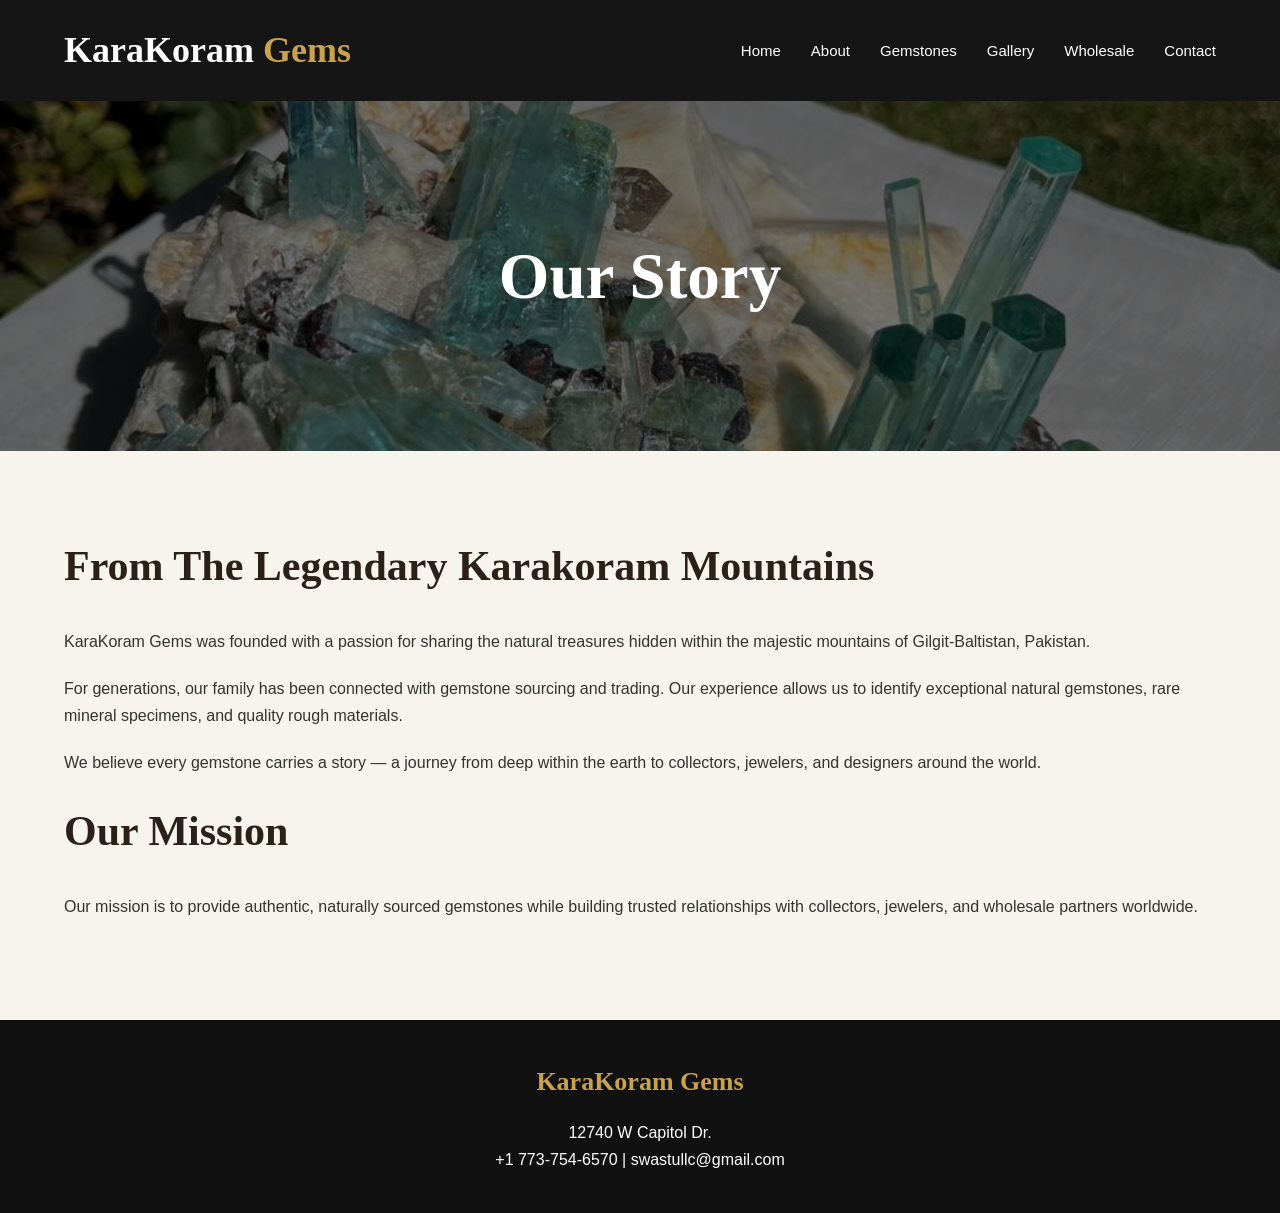
==== about.html @ 0c4fa9d6 "Fix HTML file extension" ====
<!DOCTYPE html>
<html lang="en">

<head>

<meta charset="UTF-8">
<meta name="viewport" content="width=device-width, initial-scale=1.0">

<title>About KaraKoram Gems</title>

<link rel="stylesheet" href="css/style.css">

</head>


<body>


<header>
<div class="container nav-container">

<div class="logo">
<a href="index.html">KaraKoram <span>Gems</span></a>
</div>


<nav>
<ul>
<li><a href="index.html">Home</a></li>
<li><a href="about.html">About</a></li>
<li><a href="gemstones.html">Gemstones</a></li>
<li><a href="gallery.html">Gallery</a></li>
<li><a href="wholesale.html">Wholesale</a></li>
<li><a href="contact.html">Contact</a></li>
</ul>
</nav>

</div>
</header>



<section class="page-banner">

<h1>Our Story</h1>

</section>



<section class="container content-section">


<h2>
From The Legendary Karakoram Mountains
</h2>


<p>
KaraKoram Gems was founded with a passion for sharing the natural treasures hidden within the majestic mountains of Gilgit-Baltistan, Pakistan.
</p>


<p>
For generations, our family has been connected with gemstone sourcing and trading. Our experience allows us to identify exceptional natural gemstones, rare mineral specimens, and quality rough materials.
</p>


<p>
We believe every gemstone carries a story — a journey from deep within the earth to collectors, jewelers, and designers around the world.
</p>



<h2>
Our Mission
</h2>


<p>
Our mission is to provide authentic, naturally sourced gemstones while building trusted relationships with collectors, jewelers, and wholesale partners worldwide.
</p>


</section>




<footer>

<div class="container">

<h3>KaraKoram Gems</h3>

<p>
12740 W Capitol Dr.
</p>

<p>
+1 773-754-6570 | swastullc@gmail.com
</p>


</div>

</footer>



</body>
</html>
---- css/style.css ----
/* ===========================
   KaraKoram Gems
   Premium Mountain Theme
=========================== */


/* GOOGLE FONT FALLBACK */

* {
    margin: 0;
    padding: 0;
    box-sizing: border-box;
}


body {

    font-family: 'Montserrat', Arial, sans-serif;
    background: #f7f4ee;
    color: #333;
    line-height: 1.7;

}



h1,
h2,
h3 {

    font-family: 'Cormorant Garamond', serif;
    font-weight: 700;

}



h2 {

    font-size: 42px;
    margin-bottom: 25px;
    color: #2b2118;

}



h3 {

    font-size: 26px;

}



p {

    font-size: 16px;

}



a {

    text-decoration: none;
    color: inherit;

}



.container {

    width: 90%;
    max-width: 1200px;
    margin: auto;

}



/* ===========================
HEADER
=========================== */


header {

    background: #151515;
    padding: 20px 0;
    position: sticky;
    top: 0;
    z-index: 1000;

}



.nav-container {

    display: flex;
    justify-content: space-between;
    align-items: center;

}



.logo a {

    color: #ffffff;
    font-size: 36px;
    font-family: 'Cormorant Garamond', serif;
    font-weight: bold;

}



.logo span {

    color: #c9a24d;

}




nav ul {

    display: flex;
    list-style: none;
    gap: 30px;

}



nav a {

    color: white;
    font-size: 15px;
    transition: .3s;

}



nav a:hover {

    color: #c9a24d;

}





/* ===========================
HERO
=========================== */


.hero {


height: 90vh;

background:

linear-gradient(
rgba(0,0,0,.55),
rgba(0,0,0,.65)
),

url("../images/hero-mountains.jpg");


background-size: cover;
background-position:center;

}



.hero-overlay {


height:100%;
display:flex;
align-items:center;


}



.hero-content {


color:white;
max-width:750px;


}



.hero h1 {


font-size:70px;
line-height:1.1;
margin-bottom:25px;


}



.hero p {


font-size:20px;
margin-bottom:15px;


}




.btn {


display:inline-block;
background:#c9a24d;
color:#fff;

padding:14px 35px;

margin-top:25px;

border-radius:4px;

transition:.3s;

font-weight:600;


}



.btn:hover {


background:#a47d2f;

}





/* ===========================
INTRO
=========================== */


.intro {

padding:80px 0;

}



.intro-text {

max-width:850px;

}



.gold-link {

color:#a47d2f;
font-weight:bold;

}





/* ===========================
COLLECTION CARDS
=========================== */


.collections {


background:#ebe3d5;

padding:80px 0;


text-align:center;


}



.cards {


display:grid;

grid-template-columns:repeat(auto-fit,minmax(260px,1fr));

gap:30px;

margin-top:40px;


}



.card {


background:white;

border-radius:10px;

overflow:hidden;

box-shadow:0 10px 30px rgba(0,0,0,.12);

transition:.4s;


}



.card:hover {


transform:translateY(-10px);


}




.card img {


width:100%;

height:250px;

object-fit:cover;


}



.card h3 {


padding:20px 10px 5px;


}



.card p {


padding:0 20px 25px;


}





/* ===========================
WHY US
=========================== */


.why {


padding:80px 0;

text-align:center;


}



.features {


display:grid;

grid-template-columns:repeat(auto-fit,minmax(250px,1fr));

gap:30px;

margin-top:40px;


}



.features div {


background:white;

padding:35px;

border-radius:8px;

box-shadow:0 5px 20px rgba(0,0,0,.08);


}





/* ===========================
PAGE BANNER
=========================== */


.page-banner {


height:350px;

display:flex;

align-items:center;

justify-content:center;


background:

linear-gradient(
rgba(0,0,0,.55),
rgba(0,0,0,.55)
),

url("../images/gemstone-banner.jpg");


background-size:cover;

background-position:center;


color:white;


}



.page-banner h1 {


font-size:65px;


}






/* ===========================
CONTENT
=========================== */


.content-section {


padding:80px 0;

}



.content-section p {


margin-bottom:20px;


}






/* ===========================
GALLERY
=========================== */


.gallery {


padding:80px 0;

text-align:center;


}



.gallery-grid {


display:grid;

grid-template-columns:repeat(auto-fit,minmax(250px,1fr));

gap:25px;

margin-top:40px;


}



.gallery-grid img {


width:100%;

height:280px;

object-fit:cover;

border-radius:8px;


transition:.4s;


}



.gallery-grid img:hover {


transform:scale(1.05);


}







/* ===========================
CONTACT
=========================== */


.contact-section {


padding:80px 0;

display:grid;

grid-template-columns:1fr 1fr;

gap:50px;


}




.contact-form {


display:flex;

flex-direction:column;

gap:15px;


}



.contact-form input,
.contact-form textarea {


padding:15px;

border:1px solid #ccc;

font-size:16px;

border-radius:5px;


}



.contact-form button {


border:none;

cursor:pointer;


}





/* ===========================
CONTACT BANNER
=========================== */


.contact-banner {


background:#17130f;

color:white;

padding:70px 20px;

text-align:center;


}





/* ===========================
FOOTER
=========================== */


footer {


background:#111;

color:white;

text-align:center;

padding:40px 0;


}



footer h3 {


color:#c9a24d;

margin-bottom:15px;


}



.copyright {


margin-top:20px;

font-size:14px;

color:#aaa;


}







/* ===========================
MOBILE RESPONSIVE
=========================== */


@media(max-width:768px){



.nav-container {

flex-direction:column;

}



nav ul {

flex-wrap:wrap;

justify-content:center;

margin-top:20px;

gap:15px;

}



.hero {


height:75vh;


}



.hero h1 {


font-size:45px;


}



.hero p {


font-size:16px;


}



.page-banner h1 {


font-size:45px;


}



.contact-section {


grid-template-columns:1fr;


}



h2 {


font-size:35px;


}



}
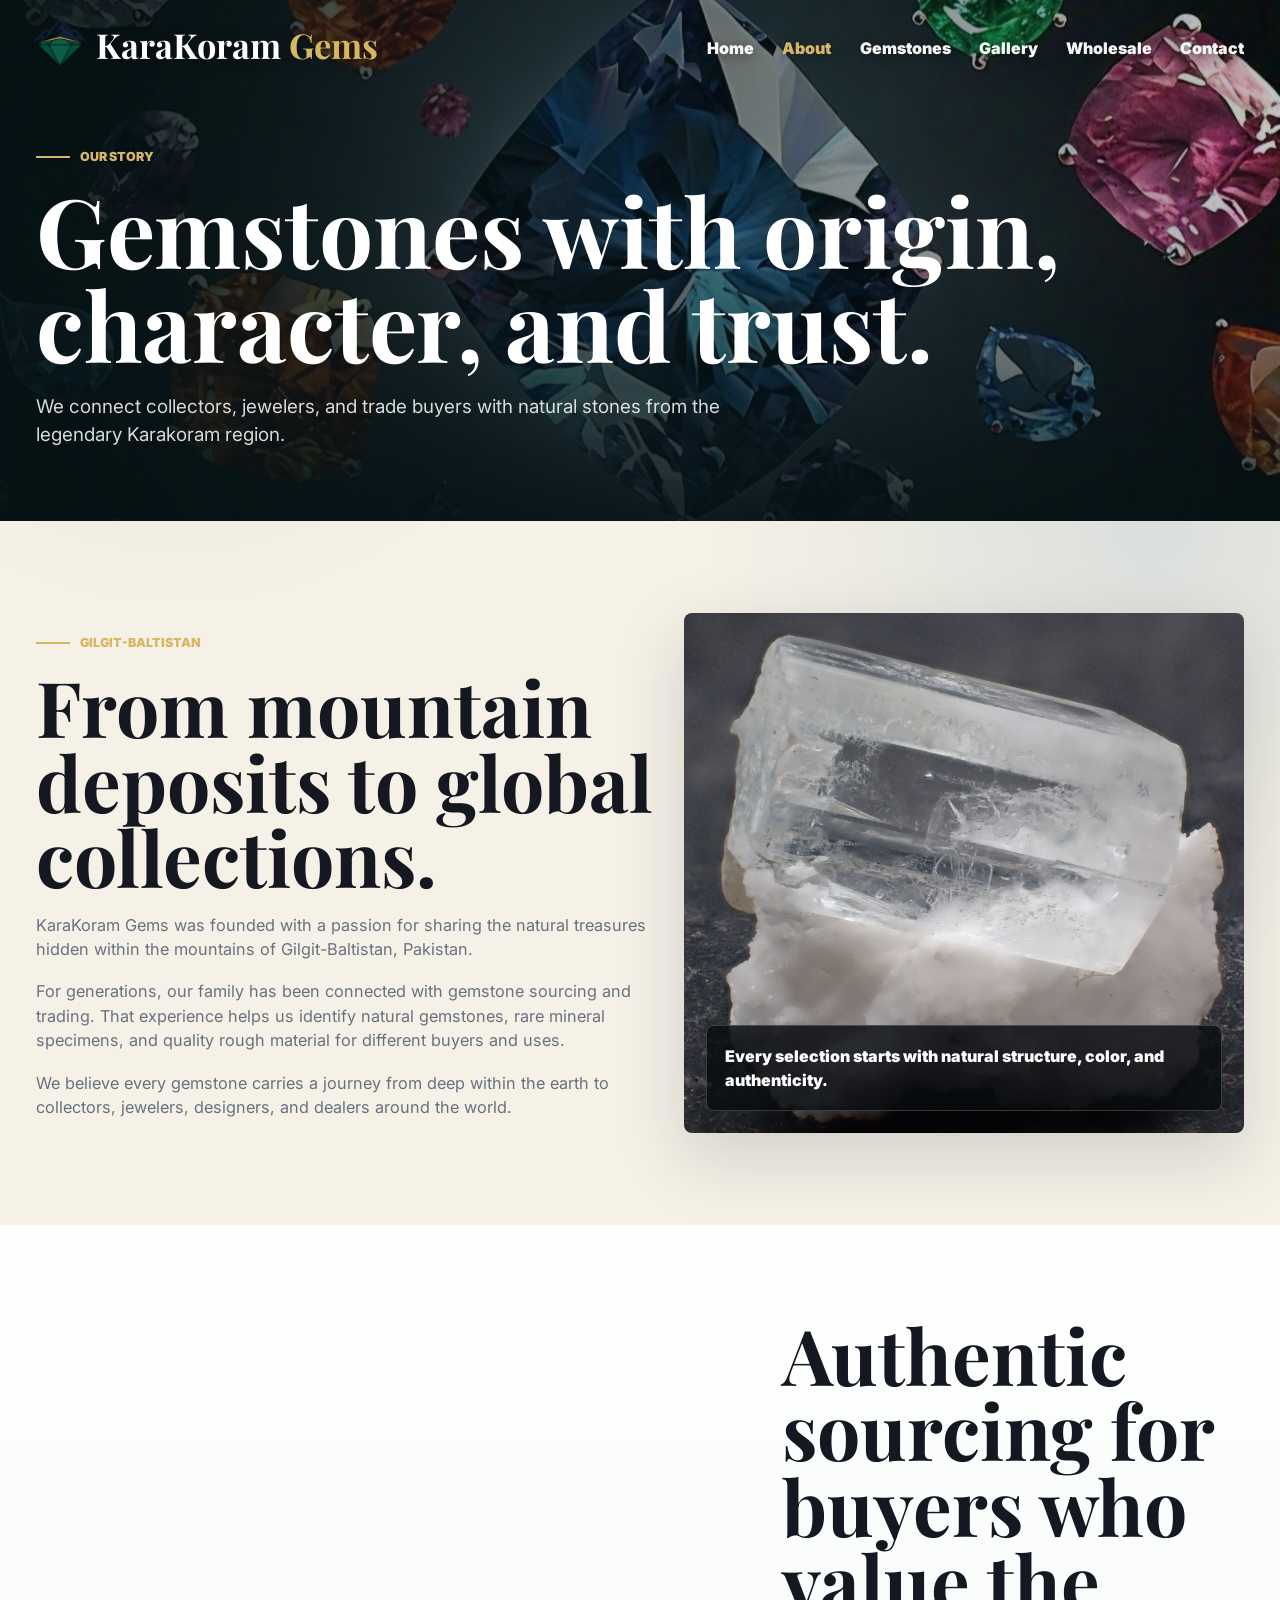
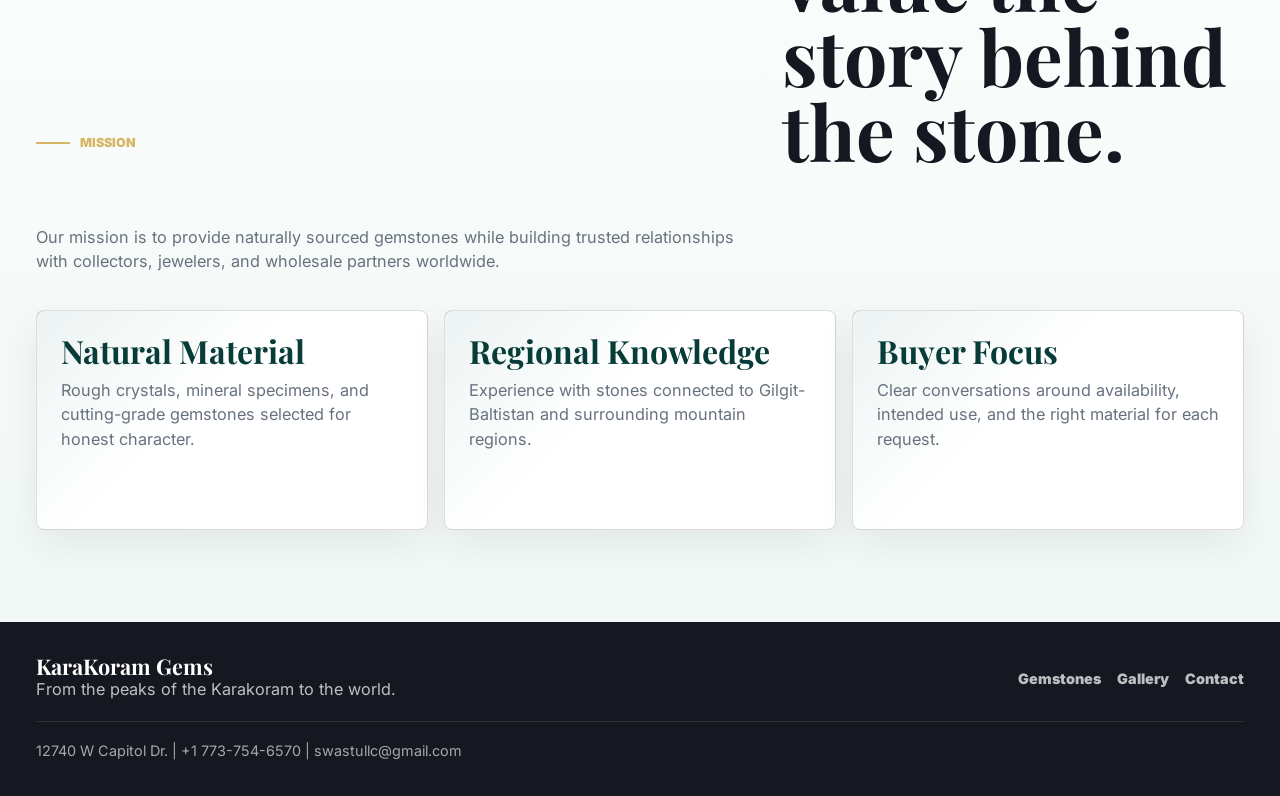
==== commit 3b249781: "v2" ====
--- a/about.html
+++ b/about.html
@@ -2,111 +2,115 @@
 <html lang="en">
 
 <head>
-
 <meta charset="UTF-8">
 <meta name="viewport" content="width=device-width, initial-scale=1.0">
-
 <title>About KaraKoram Gems</title>
-
+<meta name="description" content="Learn about KaraKoram Gems and our focus on natural gemstones from Gilgit-Baltistan, Pakistan.">
+<link rel="preconnect" href="https://fonts.googleapis.com">
+<link rel="preconnect" href="https://fonts.gstatic.com" crossorigin>
+<link href="https://fonts.googleapis.com/css2?family=Inter:wght@400;500;600;700;800;900&family=Playfair+Display:wght@600;700;800&display=swap" rel="stylesheet">
+<link rel="icon" href="favicon.svg" type="image/svg+xml">
 <link rel="stylesheet" href="css/style.css">
-
 </head>
 
-
 <body>
-
-
 <header>
-<div class="container nav-container">
-
-<div class="logo">
-<a href="index.html">KaraKoram <span>Gems</span></a>
-</div>
-
-
-<nav>
-<ul>
-<li><a href="index.html">Home</a></li>
-<li><a href="about.html">About</a></li>
-<li><a href="gemstones.html">Gemstones</a></li>
-<li><a href="gallery.html">Gallery</a></li>
-<li><a href="wholesale.html">Wholesale</a></li>
-<li><a href="contact.html">Contact</a></li>
-</ul>
-</nav>
-
-</div>
+    <div class="container nav-container">
+        <div class="logo">
+            <a href="index.html">
+                <img class="brand-mark" src="images/logo/logo.png" alt="">
+                <span>KaraKoram <strong>Gems</strong></span>
+            </a>
+        </div>
+        <button class="nav-toggle" type="button" aria-label="Open navigation" aria-expanded="false">
+            <span></span>
+        </button>
+        <nav aria-label="Primary navigation">
+            <ul>
+                <li><a href="index.html">Home</a></li>
+                <li><a href="about.html" aria-current="page">About</a></li>
+                <li><a href="gemstones.html">Gemstones</a></li>
+                <li><a href="gallery.html">Gallery</a></li>
+                <li><a href="wholesale.html">Wholesale</a></li>
+                <li><a href="contact.html">Contact</a></li>
+            </ul>
+        </nav>
+    </div>
 </header>
 
+<main>
+    <section class="page-banner">
+        <div class="container">
+            <span class="eyebrow">Our Story</span>
+            <h1>Gemstones with origin, character, and trust.</h1>
+            <p>We connect collectors, jewelers, and trade buyers with natural stones from the legendary Karakoram region.</p>
+        </div>
+    </section>
 
+    <section class="section">
+        <div class="container story-grid">
+            <div class="story-copy">
+                <span class="eyebrow">Gilgit-Baltistan</span>
+                <h2>From mountain deposits to global collections.</h2>
+                <p>
+                    KaraKoram Gems was founded with a passion for sharing the natural treasures hidden within the mountains of Gilgit-Baltistan, Pakistan.
+                </p>
+                <p>
+                    For generations, our family has been connected with gemstone sourcing and trading. That experience helps us identify natural gemstones, rare mineral specimens, and quality rough material for different buyers and uses.
+                </p>
+                <p>
+                    We believe every gemstone carries a journey from deep within the earth to collectors, jewelers, designers, and dealers around the world.
+                </p>
+            </div>
+            <div class="image-stack">
+                <img class="feature-image" src="images/quartz.jpg" alt="Quartz crystal specimen from a natural mineral collection">
+                <div class="image-note">Every selection starts with natural structure, color, and authenticity.</div>
+            </div>
+        </div>
+    </section>
 
-<section class="page-banner">
-
-<h1>Our Story</h1>
-
-</section>
-
-
-
-<section class="container content-section">
-
-
-<h2>
-From The Legendary Karakoram Mountains
-</h2>
-
-
-<p>
-KaraKoram Gems was founded with a passion for sharing the natural treasures hidden within the majestic mountains of Gilgit-Baltistan, Pakistan.
-</p>
-
-
-<p>
-For generations, our family has been connected with gemstone sourcing and trading. Our experience allows us to identify exceptional natural gemstones, rare mineral specimens, and quality rough materials.
-</p>
-
-
-<p>
-We believe every gemstone carries a story — a journey from deep within the earth to collectors, jewelers, and designers around the world.
-</p>
-
-
-
-<h2>
-Our Mission
-</h2>
-
-
-<p>
-Our mission is to provide authentic, naturally sourced gemstones while building trusted relationships with collectors, jewelers, and wholesale partners worldwide.
-</p>
-
-
-</section>
-
-
-
+    <section class="section collections">
+        <div class="container">
+            <div class="section-header">
+                <span class="eyebrow">Mission</span>
+                <h2>Authentic sourcing for buyers who value the story behind the stone.</h2>
+                <p>
+                    Our mission is to provide naturally sourced gemstones while building trusted relationships with collectors, jewelers, and wholesale partners worldwide.
+                </p>
+            </div>
+            <div class="features">
+                <div>
+                    <h3>Natural Material</h3>
+                    <p>Rough crystals, mineral specimens, and cutting-grade gemstones selected for honest character.</p>
+                </div>
+                <div>
+                    <h3>Regional Knowledge</h3>
+                    <p>Experience with stones connected to Gilgit-Baltistan and surrounding mountain regions.</p>
+                </div>
+                <div>
+                    <h3>Buyer Focus</h3>
+                    <p>Clear conversations around availability, intended use, and the right material for each request.</p>
+                </div>
+            </div>
+        </div>
+    </section>
+</main>
 
 <footer>
-
-<div class="container">
-
-<h3>KaraKoram Gems</h3>
-
-<p>
-12740 W Capitol Dr.
-</p>
-
-<p>
-+1 773-754-6570 | swastullc@gmail.com
-</p>
-
-
-</div>
-
+    <div class="container footer-grid">
+        <div>
+            <h3>KaraKoram Gems</h3>
+            <p>From the peaks of the Karakoram to the world.</p>
+        </div>
+        <div class="footer-links">
+            <a href="gemstones.html">Gemstones</a>
+            <a href="gallery.html">Gallery</a>
+            <a href="contact.html">Contact</a>
+        </div>
+    </div>
+    <div class="container copyright">12740 W Capitol Dr. | +1 773-754-6570 | swastullc@gmail.com</div>
 </footer>
 
-
-
+<script src="js/script.js"></script>
 </body>
-</html>+</html>
--- a/css/style.css
+++ b/css/style.css
@@ -1,828 +1,948 @@
-/* ===========================
-   KaraKoram Gems
-   Premium Mountain Theme
-=========================== */
-
-
-/* GOOGLE FONT FALLBACK */
+:root {
+    --ink: #151820;
+    --obsidian: #090d10;
+    --emerald: #0f675e;
+    --deep-emerald: #073c38;
+    --sapphire: #155d8a;
+    --ruby: #a73445;
+    --amber: #d7b766;
+    --cream: #f6f1e7;
+    --mist: #eef7f4;
+    --paper: #ffffff;
+    --muted: #68727f;
+    --line: rgba(21, 24, 32, .14);
+    --shadow: 0 24px 70px rgba(21, 24, 32, .16);
+    --radius: 8px;
+}
 
 * {
+    box-sizing: border-box;
     margin: 0;
     padding: 0;
-    box-sizing: border-box;
-}
-
+}
+
+html {
+    scroll-behavior: smooth;
+}
 
 body {
-
-    font-family: 'Montserrat', Arial, sans-serif;
-    background: #f7f4ee;
-    color: #333;
-    line-height: 1.7;
-
-}
-
-
+    min-width: 320px;
+    overflow-x: hidden;
+    background:
+        radial-gradient(circle at 14% 8%, rgba(15, 103, 94, .11), transparent 26rem),
+        radial-gradient(circle at 90% 22%, rgba(21, 93, 138, .12), transparent 28rem),
+        var(--cream);
+    color: var(--ink);
+    font-family: Inter, Arial, sans-serif;
+    line-height: 1.5;
+}
+
+body.nav-open {
+    overflow: hidden;
+}
+
+img {
+    display: block;
+    max-width: 100%;
+}
+
+a {
+    color: inherit;
+    text-decoration: none;
+}
+
+button,
+input,
+textarea {
+    font: inherit;
+}
 
 h1,
 h2,
 h3 {
-
-    font-family: 'Cormorant Garamond', serif;
+    margin: 0;
+    color: var(--ink);
+    font-family: "Playfair Display", Georgia, serif;
     font-weight: 700;
-
-}
-
-
-
-h2 {
-
-    font-size: 42px;
-    margin-bottom: 25px;
-    color: #2b2118;
-
-}
-
-
-
-h3 {
-
-    font-size: 26px;
-
-}
-
-
+    letter-spacing: 0;
+    line-height: .98;
+    overflow-wrap: break-word;
+}
 
 p {
-
-    font-size: 16px;
-
-}
-
-
-
-a {
-
-    text-decoration: none;
-    color: inherit;
-
-}
-
-
+    color: var(--muted);
+    font-size: 1.02rem;
+}
 
 .container {
-
-    width: 90%;
-    max-width: 1200px;
-    margin: auto;
-
-}
-
-
-
-/* ===========================
-HEADER
-=========================== */
-
+    width: min(1440px, calc(100% - 72px));
+    margin: 0 auto;
+}
 
 header {
-
-    background: #151515;
-    padding: 20px 0;
-    position: sticky;
+    position: fixed;
+    inset: 0 0 auto;
+    z-index: 20;
+    border-bottom: 1px solid transparent;
+    background: transparent;
+    color: var(--paper);
+    transition: background 220ms ease, border-color 220ms ease, box-shadow 220ms ease, backdrop-filter 220ms ease;
+}
+
+header.scrolled,
+header.menu-active {
+    border-bottom-color: rgba(255, 255, 255, .14);
+    background: rgba(9, 13, 16, .84);
+    box-shadow: 0 18px 50px rgba(0, 0, 0, .22);
+    backdrop-filter: blur(14px);
+}
+
+.nav-container {
+    display: flex;
+    align-items: center;
+    justify-content: space-between;
+    min-height: 96px;
+    gap: 48px;
+    padding: 12px 0;
+}
+
+.logo a {
+    display: inline-flex;
+    align-items: center;
+    gap: 12px;
+    color: var(--paper);
+    font-family: "Playfair Display", Georgia, serif;
+    font-size: clamp(1.55rem, 3vw, 2.15rem);
+    font-weight: 700;
+    line-height: 1;
+    text-shadow: 0 2px 16px rgba(0, 0, 0, .36);
+    white-space: nowrap;
+}
+
+.brand-mark {
+    width: 48px;
+    height: 48px;
+    object-fit: contain;
+    filter: drop-shadow(0 10px 22px rgba(0, 0, 0, .38));
+    transform: scale(2.05);
+    transform-origin: center;
+}
+
+.logo strong {
+    color: var(--amber);
+    font: inherit;
+}
+
+nav ul {
+    display: flex;
+    align-items: center;
+    justify-content: flex-end;
+    gap: clamp(18px, 2.2vw, 34px);
+    list-style: none;
+}
+
+nav a {
+    color: rgba(255, 255, 255, .96);
+    font-size: 1rem;
+    font-weight: 900;
+    text-shadow: 0 2px 12px rgba(0, 0, 0, .42);
+    white-space: nowrap;
+    transition: color 180ms ease;
+}
+
+nav a:hover,
+nav a[aria-current="page"] {
+    color: var(--amber);
+}
+
+nav a[aria-current="page"]::after {
+    display: none;
+}
+
+.nav-toggle {
+    display: none;
+    width: 44px;
+    height: 44px;
+    place-items: center;
+    flex: 0 0 auto;
+    border: 1px solid rgba(255, 255, 255, .26);
+    border-radius: var(--radius);
+    background: rgba(255, 255, 255, .11);
+    color: var(--paper);
+    cursor: pointer;
+}
+
+.nav-toggle span,
+.nav-toggle span::before,
+.nav-toggle span::after {
+    display: block;
+    width: 18px;
+    height: 2px;
+    border-radius: 999px;
+    background: currentColor;
+    content: "";
+}
+
+.nav-toggle span {
+    position: relative;
+}
+
+.nav-toggle span::before {
+    position: absolute;
+    top: -6px;
+}
+
+.nav-toggle span::after {
+    position: absolute;
+    top: 6px;
+}
+
+body.nav-open .nav-toggle span {
+    background: transparent;
+}
+
+body.nav-open .nav-toggle span::before {
     top: 0;
-    z-index: 1000;
-
-}
-
-
-
-.nav-container {
-
+    transform: rotate(45deg);
+}
+
+body.nav-open .nav-toggle span::after {
+    top: 0;
+    transform: rotate(-45deg);
+}
+
+.btn,
+.gold-link {
+    display: inline-flex;
+    align-items: center;
+    justify-content: center;
+    min-height: 48px;
+    padding: 0 20px;
+    border: 1px solid transparent;
+    border-radius: var(--radius);
+    background: var(--amber);
+    color: #101416;
+    box-shadow: 0 16px 34px rgba(215, 183, 102, .22);
+    font-weight: 900;
+    line-height: 1;
+    text-align: center;
+    transition: transform 180ms ease, box-shadow 180ms ease, background 180ms ease, border-color 180ms ease;
+}
+
+.btn:hover,
+.gold-link:hover {
+    background: #e5c879;
+    transform: translateY(-1px);
+}
+
+.btn.secondary {
+    border-color: rgba(255, 255, 255, .44);
+    background: rgba(255, 255, 255, .1);
+    color: var(--paper);
+    box-shadow: none;
+}
+
+.btn.secondary:hover {
+    border-color: rgba(255, 255, 255, .72);
+    background: rgba(255, 255, 255, .18);
+}
+
+.eyebrow {
+    display: inline-flex;
+    align-items: center;
+    gap: 10px;
+    margin: 0 0 16px;
+    color: var(--amber);
+    font-size: .78rem;
+    font-weight: 900;
+    letter-spacing: 0;
+    text-transform: uppercase;
+}
+
+.eyebrow::before {
+    width: 34px;
+    height: 2px;
+    background: currentColor;
+    content: "";
+}
+
+.hero {
+    position: relative;
+    min-height: 86vh;
+    display: grid;
+    align-items: end;
+    padding: 132px 0 88px;
+    overflow: hidden;
+    background:
+        linear-gradient(90deg, rgba(5, 18, 20, .93), rgba(5, 18, 20, .66) 48%, rgba(5, 18, 20, .28)),
+        linear-gradient(0deg, rgba(5, 18, 20, .9), rgba(5, 18, 20, .04) 52%),
+        url("../images/hero-moutains.jpg") center / cover;
+    color: var(--paper);
+}
+
+.hero::after {
+    position: absolute;
+    inset: auto 0 0;
+    height: 1px;
+    background: linear-gradient(90deg, transparent, rgba(215, 183, 102, .8), rgba(79, 207, 191, .6), transparent);
+    content: "";
+}
+
+.hero::before {
+    position: absolute;
+    right: -12vw;
+    bottom: -14vw;
+    width: min(46vw, 620px);
+    aspect-ratio: 1;
+    border: 1px solid rgba(215, 183, 102, .24);
+    background:
+        linear-gradient(135deg, rgba(255, 255, 255, .08), transparent 42%),
+        linear-gradient(45deg, transparent 48%, rgba(215, 183, 102, .26) 49%, rgba(215, 183, 102, .26) 51%, transparent 52%);
+    clip-path: polygon(50% 0, 100% 38%, 82% 100%, 18% 100%, 0 38%);
+    content: "";
+    opacity: .42;
+}
+
+.hero-content {
+    position: relative;
+    z-index: 2;
+    max-width: 900px;
+}
+
+.hero h1 {
+    max-width: 980px;
+    color: var(--paper);
+    font-size: clamp(5rem, 9vw, 8.4rem);
+}
+
+.hero p {
+    max-width: 700px;
+    margin-top: 24px;
+    color: rgba(255, 255, 255, .86);
+    font-size: 1.22rem;
+}
+
+.hero-actions {
     display: flex;
+    flex-wrap: wrap;
+    gap: 12px;
+    margin-top: 34px;
+}
+
+.gem-index {
+    position: relative;
+    z-index: 3;
+    margin-top: -72px;
+    padding-bottom: 30px;
+}
+
+.gem-index-grid {
+    display: grid;
+    grid-template-columns: repeat(3, 1fr);
+    border: 1px solid rgba(215, 183, 102, .24);
+    border-radius: var(--radius);
+    background: rgba(7, 60, 56, .92);
+    box-shadow: 0 24px 70px rgba(5, 18, 20, .24);
+    overflow: hidden;
+    backdrop-filter: blur(14px);
+}
+
+.gem-index article {
+    position: relative;
+    min-height: 190px;
+    padding: 28px;
+    border-right: 1px solid rgba(215, 183, 102, .18);
+    overflow: hidden;
+}
+
+.gem-index article::after {
+    position: absolute;
+    right: -36px;
+    bottom: -50px;
+    width: 160px;
+    aspect-ratio: 1;
+    border: 1px solid rgba(215, 183, 102, .18);
+    clip-path: polygon(50% 0, 100% 38%, 82% 100%, 18% 100%, 0 38%);
+    content: "";
+}
+
+.gem-index article:last-child {
+    border-right: 0;
+}
+
+.gem-index span {
+    display: inline-block;
+    color: var(--amber);
+    font-size: .8rem;
+    font-weight: 900;
+}
+
+.gem-index h2 {
+    margin-top: 38px;
+    color: var(--paper);
+    font-size: clamp(1.9rem, 3vw, 2.8rem);
+}
+
+.gem-index p {
+    max-width: 360px;
+    margin-top: 12px;
+    color: rgba(255, 255, 255, .72);
+}
+
+.section,
+.content-section,
+.contact-section {
+    padding: 92px 0;
+}
+
+.gem-index + .section {
+    padding-top: 62px;
+}
+
+.section-header {
+    display: grid;
+    grid-template-columns: minmax(0, .95fr) minmax(280px, .62fr);
+    gap: 38px;
+    align-items: end;
+    margin-bottom: 36px;
+}
+
+.section-header.center {
+    display: block;
+    max-width: 920px;
+    margin-right: auto;
+    margin-left: auto;
+    text-align: center;
+}
+
+.section-header h2,
+.intro-copy h2,
+.story-copy h2,
+.content-panel h2,
+.contact-grid h2 {
+    font-size: clamp(3rem, 6vw, 5.3rem);
+}
+
+.section-header p,
+.intro-copy p,
+.story-copy p,
+.content-section p,
+.contact-grid p {
+    margin-top: 18px;
+}
+
+.intro-grid,
+.story-grid,
+.split-panel,
+.contact-grid {
+    display: grid;
+    grid-template-columns: minmax(0, 1.05fr) minmax(340px, .95fr);
+    gap: 28px;
+    align-items: stretch;
+}
+
+.intro-copy,
+.story-copy,
+.split-panel > div:first-child {
+    align-self: center;
+}
+
+.intro-copy .gold-link,
+.story-copy .gold-link,
+.split-panel .btn {
+    margin-top: 28px;
+}
+
+.image-stack {
+    position: relative;
+    min-height: 520px;
+    border-radius: var(--radius);
+    overflow: hidden;
+    box-shadow: var(--shadow);
+}
+
+.feature-image {
+    width: 100%;
+    height: 100%;
+    min-height: 520px;
+    object-fit: cover;
+}
+
+.image-note {
+    position: absolute;
+    inset: auto 22px 22px;
+    padding: 18px;
+    border: 1px solid rgba(255, 255, 255, .18);
+    border-radius: var(--radius);
+    background: rgba(9, 13, 16, .82);
+    color: var(--paper);
+    font-weight: 900;
+}
+
+.collections {
+    background:
+        linear-gradient(180deg, #ffffff, #f1f8f5);
+}
+
+.cards {
+    display: grid;
+    grid-template-columns: repeat(3, 1fr);
+    gap: 18px;
+}
+
+.card {
+    position: relative;
+    border: 1px solid var(--line);
+    border-radius: var(--radius);
+    background: var(--paper);
+    box-shadow: 0 18px 46px rgba(21, 24, 32, .09);
+    overflow: hidden;
+    transition: transform 220ms ease, box-shadow 220ms ease;
+}
+
+.card::before {
+    position: absolute;
+    inset: 0 0 auto;
+    height: 4px;
+    background: linear-gradient(90deg, var(--emerald), var(--sapphire), var(--amber));
+    content: "";
+    z-index: 1;
+}
+
+.card:hover {
+    box-shadow: 0 26px 66px rgba(21, 24, 32, .15);
+    transform: translateY(-4px);
+}
+
+.card img {
+    width: 100%;
+    aspect-ratio: 4 / 3;
+    object-fit: cover;
+}
+
+.card-body {
+    padding: 22px;
+}
+
+.card-body h3 {
+    color: var(--ink);
+    font-size: 1.7rem;
+    line-height: 1.06;
+}
+
+.card-body p {
+    margin-top: 12px;
+}
+
+.features {
+    display: grid;
+    grid-template-columns: repeat(3, 1fr);
+    gap: 16px;
+}
+
+.features div {
+    min-height: 220px;
+    padding: 24px;
+    border: 1px solid var(--line);
+    border-radius: var(--radius);
+    background:
+        linear-gradient(135deg, rgba(15, 103, 94, .08), transparent 42%),
+        var(--paper);
+    box-shadow: 0 14px 38px rgba(21, 24, 32, .07);
+}
+
+.features h3 {
+    color: var(--deep-emerald);
+    font-size: 2rem;
+}
+
+.features p {
+    margin-top: 12px;
+}
+
+.page-banner {
+    min-height: 520px;
+    display: grid;
+    align-items: end;
+    padding: 140px 0 72px;
+    background:
+        linear-gradient(90deg, rgba(5, 18, 20, .92), rgba(5, 18, 20, .58) 52%, rgba(5, 18, 20, .22)),
+        linear-gradient(0deg, rgba(5, 18, 20, .82), rgba(5, 18, 20, 0) 54%),
+        url("../images/gemstone-banner.jpg") center / cover;
+    color: var(--paper);
+}
+
+.page-banner .container {
+    padding: 0;
+}
+
+.page-banner h1 {
+    max-width: 1040px;
+    color: var(--paper);
+    font-size: clamp(4rem, 7.5vw, 7.2rem);
+}
+
+.page-banner p {
+    max-width: 760px;
+    margin-top: 22px;
+    color: rgba(255, 255, 255, .84);
+    font-size: 1.18rem;
+}
+
+.content-panel {
+    max-width: 960px;
+}
+
+.service-list {
+    display: grid;
+    gap: 14px;
+}
+
+.service-list p {
+    margin: 0;
+    padding: 20px;
+    border: 1px solid var(--line);
+    border-left: 6px solid var(--amber);
+    border-radius: var(--radius);
+    background: var(--paper);
+    box-shadow: 0 14px 38px rgba(21, 24, 32, .07);
+}
+
+.gallery-band {
+    background: var(--paper);
+}
+
+.gallery {
+    text-align: left;
+}
+
+.gallery-grid {
+    display: grid;
+    grid-template-columns: 1.2fr .8fr .8fr;
+    grid-auto-rows: 270px;
+    gap: 16px;
+    margin-top: 36px;
+}
+
+.gallery-grid img {
+    width: 100%;
+    height: 100%;
+    border-radius: var(--radius);
+    object-fit: cover;
+    box-shadow: 0 18px 46px rgba(21, 24, 32, .1);
+    transition: transform 260ms ease;
+}
+
+.gallery-grid img:first-child {
+    grid-row: span 2;
+}
+
+.gallery-grid img:hover {
+    transform: scale(1.025);
+}
+
+.contact-banner {
+    background:
+        linear-gradient(90deg, rgba(7, 60, 56, .95), rgba(21, 24, 32, .94)),
+        url("../images/minerals.jpg") center / cover;
+    color: var(--paper);
+}
+
+.contact-banner .container {
+    display: flex;
+    align-items: center;
     justify-content: space-between;
-    align-items: center;
-
-}
-
-
-
-.logo a {
-
-    color: #ffffff;
-    font-size: 36px;
-    font-family: 'Cormorant Garamond', serif;
-    font-weight: bold;
-
-}
-
-
-
-.logo span {
-
-    color: #c9a24d;
-
-}
-
-
-
-
-nav ul {
-
-    display: flex;
-    list-style: none;
-    gap: 30px;
-
-}
-
-
-
-nav a {
-
-    color: white;
-    font-size: 15px;
-    transition: .3s;
-
-}
-
-
-
-nav a:hover {
-
-    color: #c9a24d;
-
-}
-
-
-
-
-
-/* ===========================
-HERO
-=========================== */
-
-
-.hero {
-
-
-height: 90vh;
-
-background:
-
-linear-gradient(
-rgba(0,0,0,.55),
-rgba(0,0,0,.65)
-),
-
-url("../images/hero-mountains.jpg");
-
-
-background-size: cover;
-background-position:center;
-
-}
-
-
-
-.hero-overlay {
-
-
-height:100%;
-display:flex;
-align-items:center;
-
-
-}
-
-
-
-.hero-content {
-
-
-color:white;
-max-width:750px;
-
-
-}
-
-
-
-.hero h1 {
-
-
-font-size:70px;
-line-height:1.1;
-margin-bottom:25px;
-
-
-}
-
-
-
-.hero p {
-
-
-font-size:20px;
-margin-bottom:15px;
-
-
-}
-
-
-
-
-.btn {
-
-
-display:inline-block;
-background:#c9a24d;
-color:#fff;
-
-padding:14px 35px;
-
-margin-top:25px;
-
-border-radius:4px;
-
-transition:.3s;
-
-font-weight:600;
-
-
-}
-
-
-
-.btn:hover {
-
-
-background:#a47d2f;
-
-}
-
-
-
-
-
-/* ===========================
-INTRO
-=========================== */
-
-
-.intro {
-
-padding:80px 0;
-
-}
-
-
-
-.intro-text {
-
-max-width:850px;
-
-}
-
-
-
-.gold-link {
-
-color:#a47d2f;
-font-weight:bold;
-
-}
-
-
-
-
-
-/* ===========================
-COLLECTION CARDS
-=========================== */
-
-
-.collections {
-
-
-background:#ebe3d5;
-
-padding:80px 0;
-
-
-text-align:center;
-
-
-}
-
-
-
-.cards {
-
-
-display:grid;
-
-grid-template-columns:repeat(auto-fit,minmax(260px,1fr));
-
-gap:30px;
-
-margin-top:40px;
-
-
-}
-
-
-
-.card {
-
-
-background:white;
-
-border-radius:10px;
-
-overflow:hidden;
-
-box-shadow:0 10px 30px rgba(0,0,0,.12);
-
-transition:.4s;
-
-
-}
-
-
-
-.card:hover {
-
-
-transform:translateY(-10px);
-
-
-}
-
-
-
-
-.card img {
-
-
-width:100%;
-
-height:250px;
-
-object-fit:cover;
-
-
-}
-
-
-
-.card h3 {
-
-
-padding:20px 10px 5px;
-
-
-}
-
-
-
-.card p {
-
-
-padding:0 20px 25px;
-
-
-}
-
-
-
-
-
-/* ===========================
-WHY US
-=========================== */
-
-
-.why {
-
-
-padding:80px 0;
-
-text-align:center;
-
-
-}
-
-
-
-.features {
-
-
-display:grid;
-
-grid-template-columns:repeat(auto-fit,minmax(250px,1fr));
-
-gap:30px;
-
-margin-top:40px;
-
-
-}
-
-
-
-.features div {
-
-
-background:white;
-
-padding:35px;
-
-border-radius:8px;
-
-box-shadow:0 5px 20px rgba(0,0,0,.08);
-
-
-}
-
-
-
-
-
-/* ===========================
-PAGE BANNER
-=========================== */
-
-
-.page-banner {
-
-
-height:350px;
-
-display:flex;
-
-align-items:center;
-
-justify-content:center;
-
-
-background:
-
-linear-gradient(
-rgba(0,0,0,.55),
-rgba(0,0,0,.55)
-),
-
-url("../images/gemstone-banner.jpg");
-
-
-background-size:cover;
-
-background-position:center;
-
-
-color:white;
-
-
-}
-
-
-
-.page-banner h1 {
-
-
-font-size:65px;
-
-
-}
-
-
-
-
-
-
-/* ===========================
-CONTENT
-=========================== */
-
-
-.content-section {
-
-
-padding:80px 0;
-
-}
-
-
-
-.content-section p {
-
-
-margin-bottom:20px;
-
-
-}
-
-
-
-
-
-
-/* ===========================
-GALLERY
-=========================== */
-
-
-.gallery {
-
-
-padding:80px 0;
-
-text-align:center;
-
-
-}
-
-
-
-.gallery-grid {
-
-
-display:grid;
-
-grid-template-columns:repeat(auto-fit,minmax(250px,1fr));
-
-gap:25px;
-
-margin-top:40px;
-
-
-}
-
-
-
-.gallery-grid img {
-
-
-width:100%;
-
-height:280px;
-
-object-fit:cover;
-
-border-radius:8px;
-
-
-transition:.4s;
-
-
-}
-
-
-
-.gallery-grid img:hover {
-
-
-transform:scale(1.05);
-
-
-}
-
-
-
-
-
-
-
-/* ===========================
-CONTACT
-=========================== */
-
-
-.contact-section {
-
-
-padding:80px 0;
-
-display:grid;
-
-grid-template-columns:1fr 1fr;
-
-gap:50px;
-
-
-}
-
-
-
+    gap: 28px;
+    padding: 70px 0;
+}
+
+.contact-banner h2 {
+    max-width: 780px;
+    color: var(--paper);
+    font-size: clamp(2.7rem, 5vw, 4.5rem);
+}
+
+.contact-banner p {
+    max-width: 680px;
+    color: rgba(255, 255, 255, .76);
+}
+
+.contact-grid {
+    grid-template-columns: .85fr 1.15fr;
+    align-items: start;
+}
+
+.contact-methods {
+    display: grid;
+    gap: 14px;
+    margin-top: 28px;
+}
+
+.contact-methods a,
+.contact-methods p {
+    display: block;
+    margin: 0;
+    padding: 20px;
+    border: 1px solid var(--line);
+    border-radius: var(--radius);
+    background: var(--paper);
+    color: var(--ink);
+    box-shadow: 0 14px 38px rgba(21, 24, 32, .07);
+    font-weight: 900;
+}
+
+.contact-methods span {
+    display: block;
+    margin-bottom: 6px;
+    color: var(--emerald);
+    font-size: .78rem;
+    font-weight: 900;
+    text-transform: uppercase;
+}
 
 .contact-form {
-
-
-display:flex;
-
-flex-direction:column;
-
-gap:15px;
-
-
-}
-
-
+    display: grid;
+    gap: 14px;
+    padding: 28px;
+    border: 1px solid var(--line);
+    border-radius: var(--radius);
+    background: var(--paper);
+    box-shadow: var(--shadow);
+}
+
+.hidden-field {
+    display: none;
+}
+
+.field label {
+    display: block;
+    margin-bottom: 8px;
+    color: var(--ink);
+    font-size: .84rem;
+    font-weight: 900;
+}
 
 .contact-form input,
 .contact-form textarea {
-
-
-padding:15px;
-
-border:1px solid #ccc;
-
-font-size:16px;
-
-border-radius:5px;
-
-
-}
-
-
+    width: 100%;
+    border: 1px solid rgba(21, 24, 32, .18);
+    border-radius: var(--radius);
+    padding: 14px 15px;
+    background: #fff;
+    color: var(--ink);
+}
+
+.contact-form input:focus,
+.contact-form textarea:focus {
+    border-color: var(--emerald);
+    outline: 3px solid rgba(15, 103, 94, .14);
+}
 
 .contact-form button {
-
-
-border:none;
-
-cursor:pointer;
-
-
-}
-
-
-
-
-
-/* ===========================
-CONTACT BANNER
-=========================== */
-
-
-.contact-banner {
-
-
-background:#17130f;
-
-color:white;
-
-padding:70px 20px;
-
-text-align:center;
-
-
-}
-
-
-
-
-
-/* ===========================
-FOOTER
-=========================== */
-
+    width: fit-content;
+    border: 0;
+    cursor: pointer;
+}
 
 footer {
-
-
-background:#111;
-
-color:white;
-
-text-align:center;
-
-padding:40px 0;
-
-
-}
-
-
+    padding: 34px 0;
+    background: var(--ink);
+    color: rgba(255, 255, 255, .62);
+    font-size: .9rem;
+}
+
+.footer-grid {
+    display: grid;
+    grid-template-columns: minmax(240px, 1fr) auto;
+    align-items: center;
+    gap: 20px;
+}
 
 footer h3 {
-
-
-color:#c9a24d;
-
-margin-bottom:15px;
-
-
-}
-
-
+    color: var(--paper);
+    font-size: 1.35rem;
+}
+
+footer p,
+footer a {
+    color: rgba(255, 255, 255, .72);
+}
+
+.footer-links {
+    display: flex;
+    flex-wrap: wrap;
+    gap: 16px;
+    color: rgba(255, 255, 255, .78);
+    font-weight: 900;
+}
 
 .copyright {
-
-
-margin-top:20px;
-
-font-size:14px;
-
-color:#aaa;
-
-
-}
-
-
-
-
-
-
-
-/* ===========================
-MOBILE RESPONSIVE
-=========================== */
-
-
-@media(max-width:768px){
-
-
-
-.nav-container {
-
-flex-direction:column;
-
-}
-
-
-
-nav ul {
-
-flex-wrap:wrap;
-
-justify-content:center;
-
-margin-top:20px;
-
-gap:15px;
-
-}
-
-
-
-.hero {
-
-
-height:75vh;
-
-
-}
-
-
-
-.hero h1 {
-
-
-font-size:45px;
-
-
-}
-
-
-
-.hero p {
-
-
-font-size:16px;
-
-
-}
-
-
-
-.page-banner h1 {
-
-
-font-size:45px;
-
-
-}
-
-
-
-.contact-section {
-
-
-grid-template-columns:1fr;
-
-
-}
-
-
-
-h2 {
-
-
-font-size:35px;
-
-
-}
-
-
-
-}+    margin-top: 20px;
+    padding-top: 18px;
+    border-top: 1px solid rgba(255, 255, 255, .1);
+}
+
+@media (max-width: 980px) {
+    .nav-toggle {
+        display: grid;
+    }
+
+    nav {
+        position: fixed;
+        inset: 96px 0 auto;
+        display: none;
+        border-bottom: 1px solid rgba(255, 255, 255, .16);
+        background: rgba(9, 13, 16, .97);
+    }
+
+    body.nav-open nav {
+        display: block;
+    }
+
+    nav ul {
+        width: min(1440px, calc(100% - 40px));
+        display: grid;
+        gap: 0;
+        margin: 0 auto;
+        padding: 18px 0 24px;
+    }
+
+    nav a {
+        display: block;
+        padding: 12px 0;
+    }
+
+    .section-header,
+    .intro-grid,
+    .story-grid,
+    .split-panel,
+    .contact-grid {
+        grid-template-columns: 1fr;
+    }
+
+    .hero h1 {
+        font-size: 6rem;
+    }
+
+    .cards,
+    .features,
+    .gallery-grid {
+        grid-template-columns: repeat(2, 1fr);
+    }
+
+    .gallery-grid img:first-child {
+        grid-row: span 1;
+    }
+
+    .contact-banner .container {
+        align-items: flex-start;
+        flex-direction: column;
+    }
+}
+
+@media (max-width: 680px) {
+    .container {
+        width: min(100% - 28px, 1440px);
+    }
+
+    .nav-container {
+        min-height: 86px;
+        gap: 16px;
+    }
+
+    nav {
+        inset: 86px 0 auto;
+    }
+
+    .logo a {
+        font-size: 2rem;
+    }
+
+    .hero {
+        min-height: 74vh;
+        padding: 112px 0 58px;
+        background-position: 62% center;
+    }
+
+    .hero h1 {
+        font-size: 3.65rem;
+    }
+
+    .hero p {
+        font-size: 1.05rem;
+    }
+
+    .hero-actions {
+        flex-direction: column;
+    }
+
+    .hero-actions .btn,
+    .contact-banner .btn {
+        width: 100%;
+    }
+
+    .gem-index-grid,
+    .cards,
+    .features,
+    .gallery-grid {
+        grid-template-columns: 1fr;
+    }
+
+    .gem-index {
+        margin-top: -28px;
+    }
+
+    .gem-index article {
+        min-height: 170px;
+        border-right: 0;
+        border-bottom: 1px solid rgba(215, 183, 102, .18);
+    }
+
+    .gem-index article:last-child {
+        border-bottom: 0;
+    }
+
+    .section,
+    .content-section,
+    .contact-section {
+        padding: 64px 0;
+    }
+
+    .section-header h2,
+    .intro-copy h2,
+    .story-copy h2,
+    .content-panel h2,
+    .contact-grid h2 {
+        font-size: 2.65rem;
+    }
+
+    .page-banner {
+        min-height: 430px;
+        padding: 112px 0 48px;
+    }
+
+    .page-banner h1 {
+        font-size: 3.2rem;
+    }
+
+    .image-stack,
+    .feature-image {
+        min-height: 360px;
+    }
+
+    .gallery-grid {
+        grid-auto-rows: 250px;
+    }
+
+    .contact-form {
+        padding: 22px;
+    }
+
+    .contact-form button {
+        width: 100%;
+    }
+
+    .footer-grid {
+        grid-template-columns: 1fr;
+    }
+}
